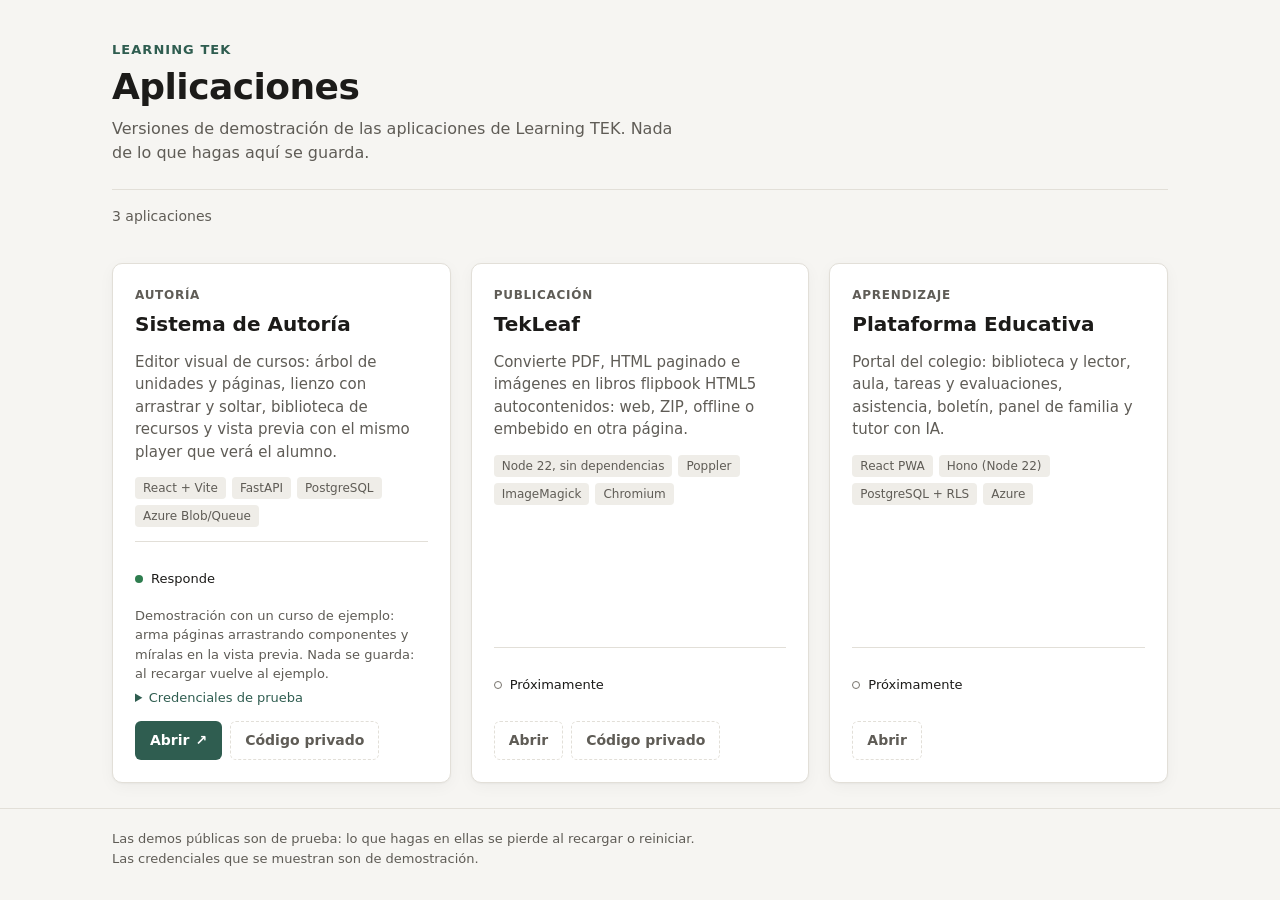
==== index.html @ c5e73302 "Demostración de Learning TEK: orquestador y mockup de Autoría Sitio estático con solo archivos ya co" ====
<!doctype html>
<html lang="es">
  <head>
    <meta name="robots" content="noindex, nofollow" />
    <meta charset="utf-8" />
    <meta name="viewport" content="width=device-width, initial-scale=1" />
    <meta name="description" content="Punto de entrada a las aplicaciones de Learning TEK. Cada una se despliega por separado." />
    <meta name="referrer" content="no-referrer" />
    <title>Learning TEK</title>
    <link rel="icon" href="assets/icon.svg" type="image/svg+xml" />
    <link rel="stylesheet" href="assets/styles.css" />
  </head>
  <body>
    <a class="saltar" href="#apps">Ir a las aplicaciones</a>

    <header class="cabecera">
      <div class="contenedor cabecera__fila">
        <div>
          <p class="marca">Learning TEK</p>
          <h1>Aplicaciones</h1>
          <p class="cabecera__texto">
            Versiones de demostración de las aplicaciones de Learning TEK. Nada de lo que hagas aquí se guarda.
          </p>
        </div>
        <nav class="entornos" aria-label="Entorno" id="entornos"></nav>
      </div>
    </header>

    <main class="contenedor" id="apps" tabindex="-1">
      <div class="barra">
        <p class="resumen" id="resumen" aria-live="polite"></p>
        <label class="filtro" id="filtro" hidden>
          <span class="visualmente-oculto">Buscar aplicación</span>
          <input type="search" id="filtro-texto" placeholder="Buscar…" autocomplete="off" />
        </label>
      </div>

      <div class="rejilla" id="rejilla"></div>

      <noscript>
        <p class="aviso">Esta página necesita JavaScript para mostrar la lista de aplicaciones.</p>
      </noscript>
    </main>

    <footer class="pie">
      <div class="contenedor">
        <p>
          Las demos públicas son de prueba: lo que hagas en ellas se pierde al recargar o reiniciar. Las credenciales
          que se muestran son de demostración.
        </p>
      </div>
    </footer>

    <script src="apps.js"></script>
    <script src="assets/app.js"></script>
  </body>
</html>
---- assets/styles.css ----
/* Learning TEK — orquestador. Sin dependencias externas: funciona offline y con file://. */

:root {
  color-scheme: light;
  --fondo: #f6f5f2;
  --superficie: #ffffff;
  --superficie-2: #efede8;
  --texto: #1c1b19;
  --texto-2: #5f5c56;
  --borde: #e2dfd8;
  --acento: #2f5d50;
  --acento-texto: #ffffff;
  --foco: #2f5d50;

  --listo: #2e7d4f;
  --listo-fondo: #e4f2e9;
  --parcial: #8a5a00;
  --parcial-fondo: #fbf0d9;
  --no-listo: #a63a2a;
  --no-listo-fondo: #f8e4e0;
  --neutro: #77736c;

  --radio: 10px;
  --radio-sm: 6px;
  --sombra: 0 1px 2px rgb(28 27 25 / 0.04), 0 4px 16px rgb(28 27 25 / 0.04);
  --fuente: system-ui, -apple-system, "Segoe UI", Roboto, "Helvetica Neue", Arial, sans-serif;
  --mono: ui-monospace, "Cascadia Code", "SF Mono", Consolas, monospace;
}

@media (prefers-color-scheme: dark) {
  :root:not([data-theme="light"]) {
    color-scheme: dark;
    --fondo: #141412;
    --superficie: #1d1c1a;
    --superficie-2: #262522;
    --texto: #ecebe7;
    --texto-2: #a5a29b;
    --borde: #33312d;
    --acento: #8cc4b0;
    --acento-texto: #10201b;
    --foco: #8cc4b0;
    --listo: #7fd19f;
    --listo-fondo: #1c2e23;
    --parcial: #f0c063;
    --parcial-fondo: #33291a;
    --no-listo: #f19a8a;
    --no-listo-fondo: #36211d;
    --neutro: #8f8b84;
    --sombra: none;
  }
}

:root[data-theme="dark"] {
  color-scheme: dark;
  --fondo: #141412;
  --superficie: #1d1c1a;
  --superficie-2: #262522;
  --texto: #ecebe7;
  --texto-2: #a5a29b;
  --borde: #33312d;
  --acento: #8cc4b0;
  --acento-texto: #10201b;
  --foco: #8cc4b0;
  --listo: #7fd19f;
  --listo-fondo: #1c2e23;
  --parcial: #f0c063;
  --parcial-fondo: #33291a;
  --no-listo: #f19a8a;
  --no-listo-fondo: #36211d;
  --neutro: #8f8b84;
  --sombra: none;
}

*,
*::before,
*::after {
  box-sizing: border-box;
}

html {
  -webkit-text-size-adjust: 100%;
}

body {
  margin: 0;
  background: var(--fondo);
  color: var(--texto);
  font: 16px/1.5 var(--fuente);
  min-height: 100vh;
  display: flex;
  flex-direction: column;
}

a {
  color: inherit;
}

:focus-visible {
  outline: 2px solid var(--foco);
  outline-offset: 2px;
}

.contenedor {
  width: 100%;
  max-width: 1120px;
  margin: 0 auto;
  padding: 0 16px;
}

@media (min-width: 720px) {
  .contenedor {
    padding: 0 32px;
  }
}

.visualmente-oculto {
  position: absolute;
  width: 1px;
  height: 1px;
  overflow: hidden;
  clip: rect(0 0 0 0);
  white-space: nowrap;
}

.saltar {
  position: absolute;
  left: 16px;
  top: -48px;
  padding: 8px 12px;
  background: var(--acento);
  color: var(--acento-texto);
  border-radius: var(--radio-sm);
  text-decoration: none;
  z-index: 10;
}
.saltar:focus {
  top: 12px;
}

/* ── Cabecera ─────────────────────────────────────────────────────────── */

.cabecera {
  padding: 40px 0 24px;
}

.cabecera__fila {
  display: flex;
  flex-wrap: wrap;
  align-items: flex-end;
  justify-content: space-between;
  gap: 20px 32px;
}

.marca {
  margin: 0 0 6px;
  font-size: 0.8125rem;
  font-weight: 600;
  letter-spacing: 0.08em;
  text-transform: uppercase;
  color: var(--acento);
}

h1 {
  margin: 0;
  font-size: clamp(1.75rem, 4vw, 2.25rem);
  line-height: 1.15;
  letter-spacing: -0.015em;
}

.cabecera__texto {
  margin: 10px 0 0;
  max-width: 56ch;
  color: var(--texto-2);
}

/* Selector de entorno: enlaces (?entorno=…), no estado guardado. */
.entornos {
  display: inline-flex;
  padding: 3px;
  background: var(--superficie-2);
  border: 1px solid var(--borde);
  border-radius: 999px;
}

/* `display` del autor gana al `hidden` del navegador: sin esto, el selector «oculto» seguía dibujando su borde. */
.entornos[hidden] {
  display: none;
}

.entornos a {
  padding: 6px 14px;
  border-radius: 999px;
  font-size: 0.875rem;
  font-weight: 500;
  color: var(--texto-2);
  text-decoration: none;
  white-space: nowrap;
}

.entornos a:hover {
  color: var(--texto);
}

.entornos a[aria-current="page"] {
  background: var(--superficie);
  color: var(--texto);
  box-shadow: 0 1px 2px rgb(0 0 0 / 0.08);
}

/* ── Barra y rejilla ──────────────────────────────────────────────────── */

main {
  flex: 1;
  padding-bottom: 48px;
}

main:focus {
  outline: none;
}

.barra {
  display: flex;
  flex-wrap: wrap;
  align-items: center;
  justify-content: space-between;
  gap: 12px;
  padding: 16px 0;
  border-top: 1px solid var(--borde);
  margin-bottom: 20px;
}

.resumen {
  margin: 0;
  font-size: 0.875rem;
  color: var(--texto-2);
}

.filtro input {
  width: min(260px, 100%);
  padding: 8px 12px;
  font: inherit;
  font-size: 0.9375rem;
  color: var(--texto);
  background: var(--superficie);
  border: 1px solid var(--borde);
  border-radius: var(--radio-sm);
}

.rejilla {
  display: grid;
  grid-template-columns: repeat(auto-fill, minmax(min(320px, 100%), 1fr));
  gap: 20px;
}

.aviso,
.vacio {
  padding: 24px;
  background: var(--superficie);
  border: 1px dashed var(--borde);
  border-radius: var(--radio);
  color: var(--texto-2);
}

/* ── Tarjeta de aplicación ────────────────────────────────────────────── */

.app {
  display: flex;
  flex-direction: column;
  gap: 14px;
  padding: 22px;
  background: var(--superficie);
  border: 1px solid var(--borde);
  border-radius: var(--radio);
  box-shadow: var(--sombra);
  min-width: 0;
}

.app__cabeza {
  display: flex;
  align-items: center;
  justify-content: space-between;
  gap: 8px;
}

.app__categoria {
  font-size: 0.75rem;
  font-weight: 600;
  letter-spacing: 0.06em;
  text-transform: uppercase;
  color: var(--texto-2);
}

.app h2 {
  margin: -6px 0 0;
  font-size: 1.25rem;
  line-height: 1.25;
}

.app__desc {
  margin: 0;
  color: var(--texto-2);
  font-size: 0.9375rem;
}

.stack {
  display: flex;
  flex-wrap: wrap;
  gap: 6px;
  margin: 0;
  padding: 0;
  list-style: none;
}

.stack li {
  padding: 2px 8px;
  font-size: 0.75rem;
  color: var(--texto-2);
  background: var(--superficie-2);
  border-radius: 4px;
}

/* Estado MVP */
.estado {
  display: inline-flex;
  align-items: center;
  gap: 6px;
  padding: 3px 9px;
  font-size: 0.75rem;
  font-weight: 600;
  border-radius: 999px;
  white-space: nowrap;
}

.estado::before {
  content: "";
  width: 6px;
  height: 6px;
  border-radius: 50%;
  background: currentColor;
}

.estado--listo {
  color: var(--listo);
  background: var(--listo-fondo);
}
.estado--parcial {
  color: var(--parcial);
  background: var(--parcial-fondo);
}
.estado--no-listo {
  color: var(--no-listo);
  background: var(--no-listo-fondo);
}

.app__mvp {
  margin: 0;
  padding: 10px 12px;
  font-size: 0.8125rem;
  line-height: 1.45;
  color: var(--texto-2);
  background: var(--superficie-2);
  border-radius: var(--radio-sm);
}

/* Entorno actual de la app */
.app__entorno {
  display: grid;
  gap: 4px;
  margin-top: auto;
  padding-top: 14px;
  border-top: 1px solid var(--borde);
}

.salud {
  display: flex;
  align-items: center;
  gap: 8px;
  font-size: 0.8125rem;
  font-weight: 500;
}

.salud__punto {
  flex: none;
  width: 8px;
  height: 8px;
  border-radius: 50%;
  background: var(--neutro);
}

.salud[data-estado="ok"] .salud__punto {
  background: var(--listo);
}
.salud[data-estado="ko"] .salud__punto {
  background: var(--no-listo);
}
.salud[data-estado="comprobando"] .salud__punto {
  animation: latido 1s ease-in-out infinite;
}
.salud[data-estado="sin-url"] .salud__punto {
  background: transparent;
  border: 1.5px solid var(--neutro);
}

@keyframes latido {
  50% {
    opacity: 0.3;
  }
}

@media (prefers-reduced-motion: reduce) {
  .salud[data-estado="comprobando"] .salud__punto {
    animation: none;
  }
}

.app__nota {
  margin: 0;
  font-size: 0.8125rem;
  color: var(--texto-2);
  overflow-wrap: anywhere;
}

/* Credenciales de demostración */
.acceso summary {
  cursor: pointer;
  font-size: 0.8125rem;
  font-weight: 500;
  color: var(--acento);
  width: fit-content;
}

.acceso table {
  width: 100%;
  margin-top: 8px;
  border-collapse: collapse;
  font-size: 0.8125rem;
}

.acceso th,
.acceso td {
  padding: 5px 6px 5px 0;
  text-align: left;
  vertical-align: top;
  border-bottom: 1px solid var(--borde);
}

.acceso th {
  font-weight: 600;
  color: var(--texto-2);
}

.acceso code {
  font-family: var(--mono);
  font-size: 0.78rem;
  overflow-wrap: anywhere;
  user-select: all;
}

/* Acciones */
.app__acciones {
  display: flex;
  flex-wrap: wrap;
  gap: 8px;
}

.boton {
  display: inline-flex;
  align-items: center;
  gap: 6px;
  padding: 8px 14px;
  font-size: 0.875rem;
  font-weight: 600;
  text-decoration: none;
  border-radius: var(--radio-sm);
  border: 1px solid transparent;
}

.boton--principal {
  background: var(--acento);
  color: var(--acento-texto);
}
.boton--principal:hover {
  filter: brightness(1.08);
}

.boton--secundario {
  border-color: var(--borde);
  color: var(--texto);
}
.boton--secundario:hover {
  background: var(--superficie-2);
}

.boton--inactivo {
  border-color: var(--borde);
  border-style: dashed;
  color: var(--texto-2);
  cursor: not-allowed;
}

/* ── Pie ──────────────────────────────────────────────────────────────── */

.pie {
  padding: 20px 0 32px;
  border-top: 1px solid var(--borde);
  font-size: 0.8125rem;
  color: var(--texto-2);
}

.pie p {
  margin: 0;
  max-width: 72ch;
}
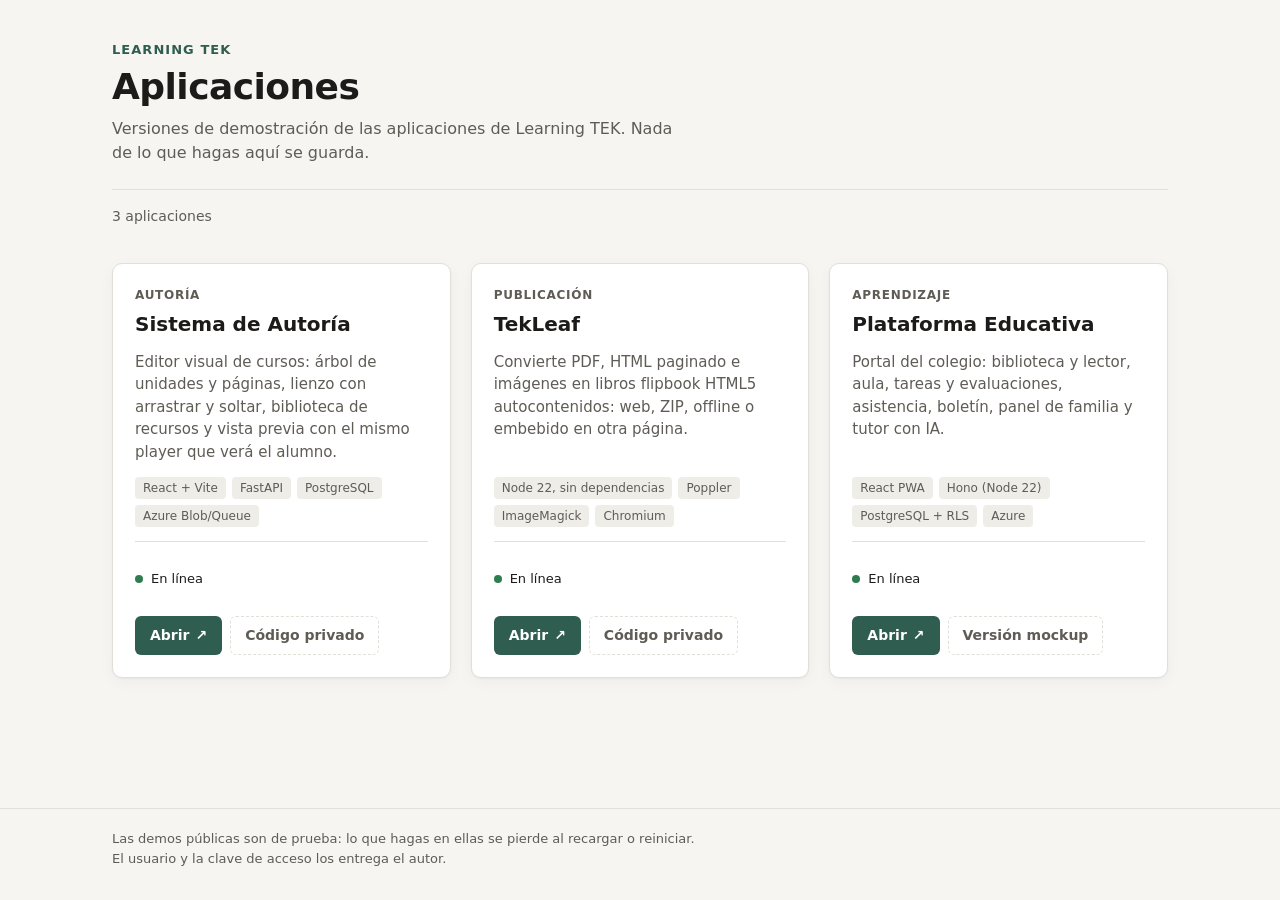
==== commit 1a6d1669: "Actualiza la demostracion" ====
--- a/index.html
+++ b/index.html
@@ -45,8 +45,8 @@
     <footer class="pie">
       <div class="contenedor">
         <p>
-          Las demos públicas son de prueba: lo que hagas en ellas se pierde al recargar o reiniciar. Las credenciales
-          que se muestran son de demostración.
+          Las demos públicas son de prueba: lo que hagas en ellas se pierde al recargar o reiniciar. El usuario y la
+          clave de acceso los entrega el autor.
         </p>
       </div>
     </footer>
--- a/assets/styles.css
+++ b/assets/styles.css
@@ -498,6 +498,61 @@
   cursor: not-allowed;
 }
 
+/*
+ * Alineación entre tarjetas: cada tarjeta ocupa las mismas 7 filas de la rejilla (subgrid), así que la
+ * descripción, las tecnologías, la línea de estado y los botones quedan a la misma altura aunque un texto
+ * ocupe más líneas. Una fila vacía (por ejemplo, sin nota MVP) mide 0 en todas. Sin subgrid se queda el
+ * apilado de arriba, con los botones al fondo.
+ */
+@supports (grid-template-rows: subgrid) {
+  .rejilla {
+    row-gap: 0;
+  }
+
+  .app {
+    display: grid;
+    grid-template-rows: subgrid;
+    grid-row: span 7;
+    row-gap: 0;
+    margin-bottom: 20px;
+    align-content: start;
+  }
+
+  .app > * {
+    margin: 14px 0 0;
+  }
+  .app > :first-child {
+    margin-top: 0;
+  }
+  .app > h2 {
+    margin-top: 8px;
+  }
+
+  .app__cabeza {
+    grid-row: 1;
+  }
+  .app > h2 {
+    grid-row: 2;
+  }
+  .app__desc {
+    grid-row: 3;
+  }
+  .stack {
+    grid-row: 4;
+    align-content: flex-start;
+  }
+  .app__mvp {
+    grid-row: 5;
+  }
+  .app__entorno {
+    grid-row: 6;
+  }
+  .app__acciones {
+    grid-row: 7;
+    align-self: end;
+  }
+}
+
 /* ── Pie ──────────────────────────────────────────────────────────────── */
 
 .pie {
